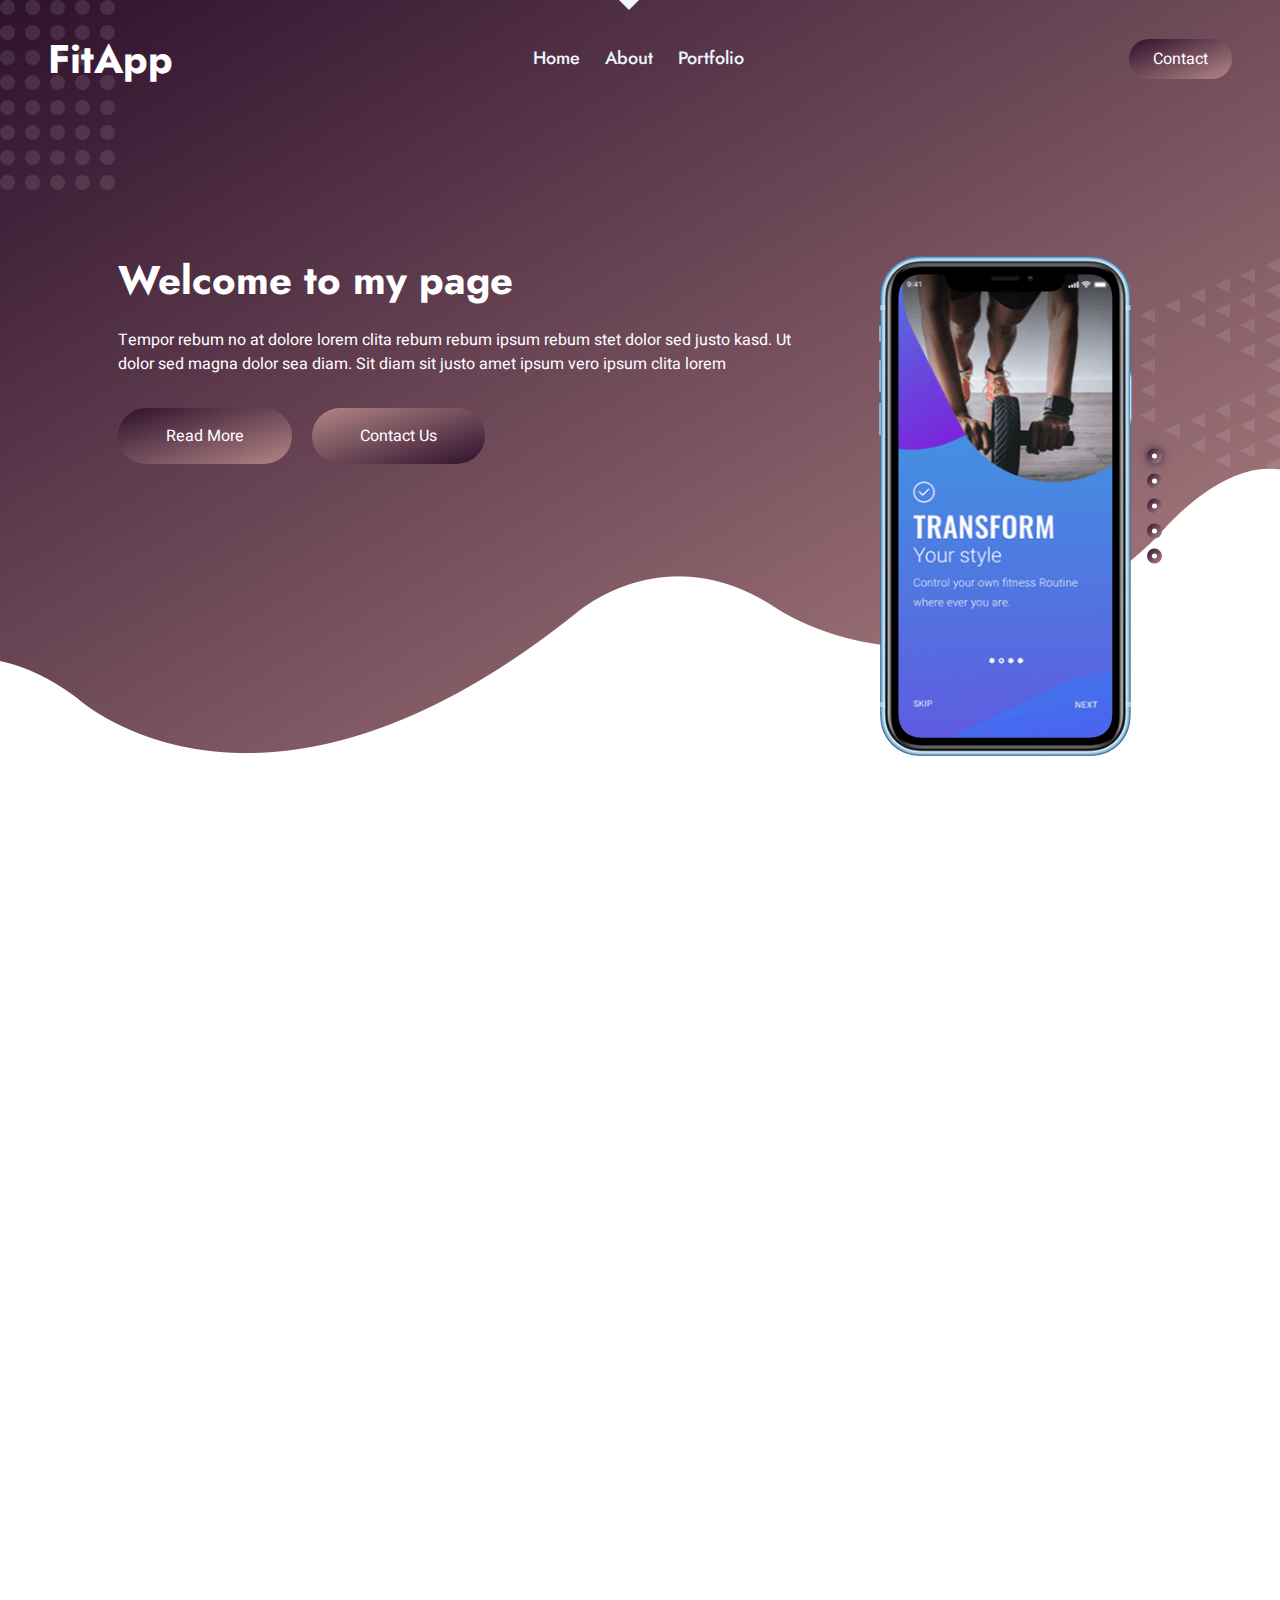
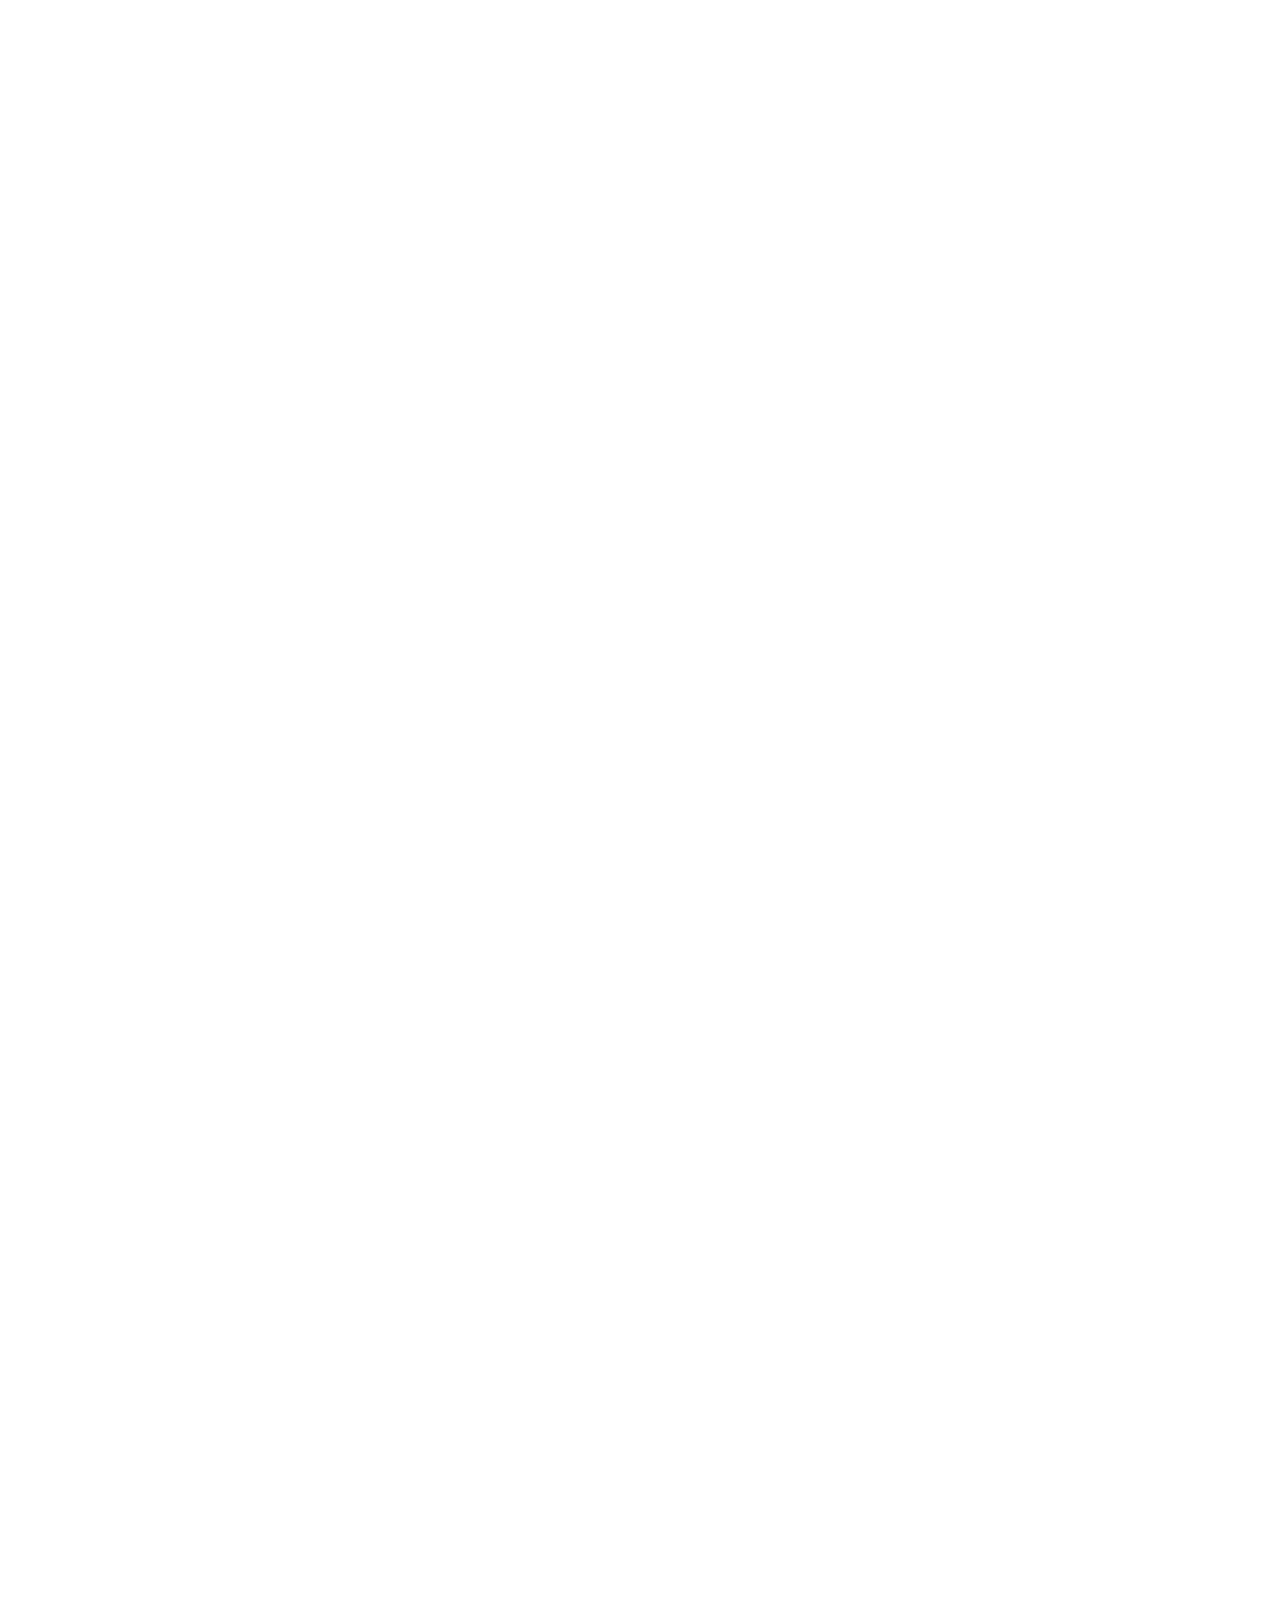
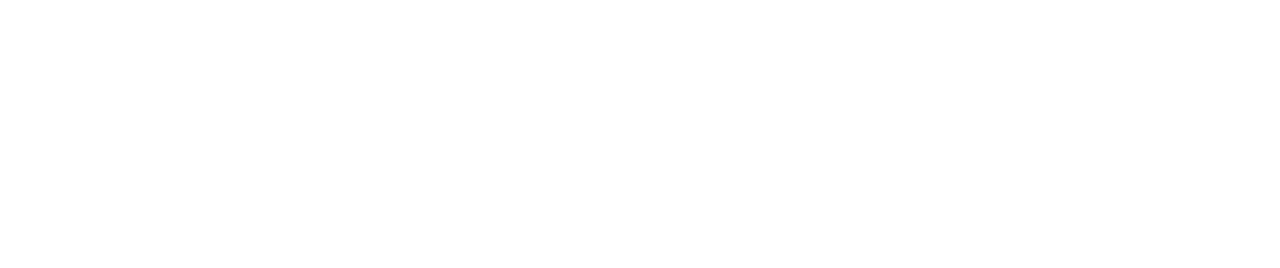
==== about.html @ 751820da "Initial commit" ====
<!DOCTYPE html>
<html lang="en">
    <head>
        <meta charset="utf-8" />
        <title>FitApp - Mobile App HTML Template</title>
        <meta content="width=device-width, initial-scale=1.0" name="viewport" />
        <meta content="" name="keywords" />
        <meta content="" name="description" />

        <!-- Favicon -->
        <link href="img/favicon.ico" rel="icon" />

        <!-- Google Web Fonts -->
        <link rel="preconnect" href="https://fonts.googleapis.com" />
        <link rel="preconnect" href="https://fonts.gstatic.com" crossorigin />
        <link
            href="https://fonts.googleapis.com/css2?family=Heebo:wght@400;500&family=Jost:wght@500;600;700&display=swap"
            rel="stylesheet"
        />

        <!-- Icon Font Stylesheet -->
        <link
            href="https://cdnjs.cloudflare.com/ajax/libs/font-awesome/5.10.0/css/all.min.css"
            rel="stylesheet"
        />
        <link
            href="https://cdn.jsdelivr.net/npm/bootstrap-icons@1.4.1/font/bootstrap-icons.css"
            rel="stylesheet"
        />

        <!-- Libraries Stylesheet -->
        <link href="lib/animate/animate.min.css" rel="stylesheet" />
        <link
            href="lib/owlcarousel/assets/owl.carousel.min.css"
            rel="stylesheet"
        />

        <!-- Customized Bootstrap Stylesheet -->
        <link href="css/bootstrap.min.css" rel="stylesheet" />

        <!-- Template Stylesheet -->
        <link href="css/style.css" rel="stylesheet" />
    </head>

    <body data-bs-spy="scroll" data-bs-target=".navbar" data-bs-offset="51">
        <div class="container-xxl bg-white p-0">
            <!-- Spinner Start -->
            <div
                id="spinner"
                class="show bg-white position-fixed translate-middle w-100 vh-100 top-50 start-50 d-flex align-items-center justify-content-center"
            >
                <div
                    class="spinner-grow text-primary"
                    style="width: 3rem; height: 3rem"
                    role="status"
                >
                    <span class="sr-only">Loading...</span>
                </div>
            </div>
            <!-- Spinner End -->

            <!-- Navbar & Hero Start -->
            <div class="container-xxl position-relative p-0" id="home">
                <nav
                    class="navbar navbar-expand-lg navbar-light px-4 px-lg-5 py-3 py-lg-0"
                >
                    <a href="" class="navbar-brand p-0">
                        <h1 class="m-0">FitApp</h1>
                        <!-- <img src="img/logo.png" alt="Logo"> -->
                    </a>
                    <button
                        class="navbar-toggler"
                        type="button"
                        data-bs-toggle="collapse"
                        data-bs-target="#navbarCollapse"
                    >
                        <span class="fa fa-bars"></span>
                    </button>
                    <div class="collapse navbar-collapse" id="navbarCollapse">
                        <div class="navbar-nav mx-auto py-0">
                            <a href="index.html" class="nav-item nav-link"
                                >Home</a
                            >
                            <a href="#" class="nav-item nav-link active"
                                >About</a
                            >

                            <a href="./portfolio.html" class="nav-item nav-link"
                                >Portfolio</a
                            >
                        </div>
                        <a
                            href="./contact.html"
                            class="btn btn-primary-gradient rounded-pill py-2 px-4 ms-3 d-none d-lg-block"
                            >Contact</a
                        >
                    </div>
                </nav>

                <div class="container-xxl bg-primary hero-header">
                    <div class="container px-lg-5">
                        <div class="row g-5">
                            <div class="col-lg-8 text-center text-lg-start">
                                <h1
                                    class="text-white mb-4 animated slideInDown"
                                >
                                    Welcome to my page
                                </h1>
                                <p class="text-white pb-3 animated slideInDown">
                                    Tempor rebum no at dolore lorem clita rebum
                                    rebum ipsum rebum stet dolor sed justo kasd.
                                    Ut dolor sed magna dolor sea diam. Sit diam
                                    sit justo amet ipsum vero ipsum clita lorem
                                </p>
                                <a
                                    href=""
                                    class="btn btn-primary-gradient py-sm-3 px-4 px-sm-5 rounded-pill me-3 animated slideInLeft"
                                    >Read More</a
                                >
                                <a
                                    href=""
                                    class="btn btn-secondary-gradient py-sm-3 px-4 px-sm-5 rounded-pill animated slideInRight"
                                    >Contact Us</a
                                >
                            </div>
                            <div
                                class="col-lg-4 d-flex justify-content-center justify-content-lg-end wow fadeInUp"
                                data-wow-delay="0.3s"
                            >
                                <div class="owl-carousel screenshot-carousel">
                                    <img
                                        class="img-fluid"
                                        src="img/screenshot-1.png"
                                        alt=""
                                    />
                                    <img
                                        class="img-fluid"
                                        src="img/screenshot-2.png"
                                        alt=""
                                    />
                                    <img
                                        class="img-fluid"
                                        src="img/screenshot-3.png"
                                        alt=""
                                    />
                                    <img
                                        class="img-fluid"
                                        src="img/screenshot-4.png"
                                        alt=""
                                    />
                                    <img
                                        class="img-fluid"
                                        src="img/screenshot-5.png"
                                        alt=""
                                    />
                                </div>
                            </div>
                        </div>
                    </div>
                </div>
            </div>
            <!-- Navbar & Hero End -->

            <!-- About Start -->
            <div class="container-xxl py-5" id="about">
                <div class="container py-5 px-lg-5">
                    <div class="row g-5 align-items-center">
                        <div
                            class="col-lg-6 wow fadeInUp"
                            data-wow-delay="0.1s"
                        >
                            <h5 class="text-primary-gradient fw-medium">
                                About App
                            </h5>
                            <h1 class="mb-4">#1 App For Your Fitness</h1>
                            <p class="mb-4">
                                Diam dolor diam ipsum et tempor sit. Aliqu diam
                                amet diam et eos labore. Clita erat ipsum et
                                lorem et sit, sed stet no labore lorem sit clita
                                duo justo eirmod magna dolore erat amet
                            </p>
                            <div class="row g-4 mb-4">
                                <div
                                    class="col-sm-6 wow fadeIn"
                                    data-wow-delay="0.5s"
                                >
                                    <div class="d-flex">
                                        <i
                                            class="fa fa-cogs fa-2x text-primary-gradient flex-shrink-0 mt-1"
                                        ></i>
                                        <div class="ms-3">
                                            <h2
                                                class="mb-0"
                                                data-toggle="counter-up"
                                            >
                                                1234
                                            </h2>
                                            <p
                                                class="text-primary-gradient mb-0"
                                            >
                                                Active Install
                                            </p>
                                        </div>
                                    </div>
                                </div>
                                <div
                                    class="col-sm-6 wow fadeIn"
                                    data-wow-delay="0.7s"
                                >
                                    <div class="d-flex">
                                        <i
                                            class="fa fa-comments fa-2x text-secondary-gradient flex-shrink-0 mt-1"
                                        ></i>
                                        <div class="ms-3">
                                            <h2
                                                class="mb-0"
                                                data-toggle="counter-up"
                                            >
                                                1234
                                            </h2>
                                            <p
                                                class="text-secondary-gradient mb-0"
                                            >
                                                Clients Reviews
                                            </p>
                                        </div>
                                    </div>
                                </div>
                            </div>
                            <a
                                href=""
                                class="btn btn-primary-gradient py-sm-3 px-4 px-sm-5 rounded-pill mt-3"
                                >Read More</a
                            >
                        </div>
                        <div class="col-lg-6">
                            <img
                                class="img-fluid wow fadeInUp"
                                data-wow-delay="0.5s"
                                src="img/about.png"
                            />
                        </div>
                    </div>
                </div>
            </div>
            <!-- About End -->

            <!-- Pricing Start -->
            <div class="container-xxl py-5" id="pricing">
                <div class="container py-5 px-lg-5">
                    <div class="text-center wow fadeInUp" data-wow-delay="0.1s">
                        <h5 class="text-primary-gradient fw-medium">
                            Pricing Plan
                        </h5>
                        <h1 class="mb-5">Choose Your Plan</h1>
                    </div>
                    <div
                        class="tab-class text-center pricing wow fadeInUp"
                        data-wow-delay="0.1s"
                    >
                        <ul
                            class="nav nav-pills d-inline-flex justify-content-center bg-primary-gradient rounded-pill mb-5"
                        >
                            <li class="nav-item">
                                <button
                                    class="nav-link active"
                                    data-bs-toggle="pill"
                                    href="#tab-1"
                                >
                                    Monthly
                                </button>
                            </li>
                            <li class="nav-item">
                                <button
                                    class="nav-link"
                                    data-bs-toggle="pill"
                                    href="#tab-2"
                                >
                                    Yearly
                                </button>
                            </li>
                        </ul>
                        <div class="tab-content text-start">
                            <div
                                id="tab-1"
                                class="tab-pane fade show p-0 active"
                            >
                                <div class="row g-4">
                                    <div class="col-lg-4">
                                        <div class="bg-light rounded">
                                            <div class="border-bottom p-4 mb-4">
                                                <h4
                                                    class="text-primary-gradient mb-1"
                                                >
                                                    Starter Plan
                                                </h4>
                                                <span
                                                    >Powerful & Awesome
                                                    Features</span
                                                >
                                            </div>
                                            <div class="p-4 pt-0">
                                                <h1 class="mb-3">
                                                    <small
                                                        class="align-top"
                                                        style="
                                                            font-size: 22px;
                                                            line-height: 45px;
                                                        "
                                                        >$</small
                                                    >14.99<small
                                                        class="align-bottom"
                                                        style="
                                                            font-size: 16px;
                                                            line-height: 40px;
                                                        "
                                                        >/ Month</small
                                                    >
                                                </h1>
                                                <div
                                                    class="d-flex justify-content-between mb-3"
                                                >
                                                    <span>HTML5 & CSS3</span
                                                    ><i
                                                        class="fa fa-check text-primary-gradient pt-1"
                                                    ></i>
                                                </div>
                                                <div
                                                    class="d-flex justify-content-between mb-3"
                                                >
                                                    <span>Bootstrap v5</span
                                                    ><i
                                                        class="fa fa-check text-primary-gradient pt-1"
                                                    ></i>
                                                </div>
                                                <div
                                                    class="d-flex justify-content-between mb-3"
                                                >
                                                    <span
                                                        >Responsive Layout</span
                                                    ><i
                                                        class="fa fa-check text-primary-gradient pt-1"
                                                    ></i>
                                                </div>
                                                <div
                                                    class="d-flex justify-content-between mb-2"
                                                >
                                                    <span
                                                        >Cross-browser
                                                        Support</span
                                                    ><i
                                                        class="fa fa-check text-primary-gradient pt-1"
                                                    ></i>
                                                </div>
                                                <a
                                                    href=""
                                                    class="btn btn-primary-gradient rounded-pill py-2 px-4 mt-4"
                                                    >Get Started</a
                                                >
                                            </div>
                                        </div>
                                    </div>
                                    <div class="col-lg-4">
                                        <div class="bg-light rounded border">
                                            <div class="border-bottom p-4 mb-4">
                                                <h4
                                                    class="text-primary-gradient mb-1"
                                                >
                                                    Advance Plan
                                                </h4>
                                                <span
                                                    >Powerful & Awesome
                                                    Features</span
                                                >
                                            </div>
                                            <div class="p-4 pt-0">
                                                <h1 class="mb-3">
                                                    <small
                                                        class="align-top"
                                                        style="
                                                            font-size: 22px;
                                                            line-height: 45px;
                                                        "
                                                        >$</small
                                                    >24.99<small
                                                        class="align-bottom"
                                                        style="
                                                            font-size: 16px;
                                                            line-height: 40px;
                                                        "
                                                        >/ Month</small
                                                    >
                                                </h1>
                                                <div
                                                    class="d-flex justify-content-between mb-3"
                                                >
                                                    <span>HTML5 & CSS3</span
                                                    ><i
                                                        class="fa fa-check text-primary-gradient pt-1"
                                                    ></i>
                                                </div>
                                                <div
                                                    class="d-flex justify-content-between mb-3"
                                                >
                                                    <span>Bootstrap v5</span
                                                    ><i
                                                        class="fa fa-check text-primary-gradient pt-1"
                                                    ></i>
                                                </div>
                                                <div
                                                    class="d-flex justify-content-between mb-3"
                                                >
                                                    <span
                                                        >Responsive Layout</span
                                                    ><i
                                                        class="fa fa-check text-primary-gradient pt-1"
                                                    ></i>
                                                </div>
                                                <div
                                                    class="d-flex justify-content-between mb-2"
                                                >
                                                    <span
                                                        >Cross-browser
                                                        Support</span
                                                    ><i
                                                        class="fa fa-check text-primary-gradient pt-1"
                                                    ></i>
                                                </div>
                                                <a
                                                    href=""
                                                    class="btn btn-secondary-gradient rounded-pill py-2 px-4 mt-4"
                                                    >Get Started</a
                                                >
                                            </div>
                                        </div>
                                    </div>
                                    <div class="col-lg-4">
                                        <div class="bg-light rounded">
                                            <div class="border-bottom p-4 mb-4">
                                                <h4
                                                    class="text-primary-gradient mb-1"
                                                >
                                                    Premium Plan
                                                </h4>
                                                <span
                                                    >Powerful & Awesome
                                                    Features</span
                                                >
                                            </div>
                                            <div class="p-4 pt-0">
                                                <h1 class="mb-3">
                                                    <small
                                                        class="align-top"
                                                        style="
                                                            font-size: 22px;
                                                            line-height: 45px;
                                                        "
                                                        >$</small
                                                    >34.99<small
                                                        class="align-bottom"
                                                        style="
                                                            font-size: 16px;
                                                            line-height: 40px;
                                                        "
                                                        >/ Month</small
                                                    >
                                                </h1>
                                                <div
                                                    class="d-flex justify-content-between mb-3"
                                                >
                                                    <span>HTML5 & CSS3</span
                                                    ><i
                                                        class="fa fa-check text-primary-gradient pt-1"
                                                    ></i>
                                                </div>
                                                <div
                                                    class="d-flex justify-content-between mb-3"
                                                >
                                                    <span>Bootstrap v5</span
                                                    ><i
                                                        class="fa fa-check text-primary-gradient pt-1"
                                                    ></i>
                                                </div>
                                                <div
                                                    class="d-flex justify-content-between mb-3"
                                                >
                                                    <span
                                                        >Responsive Layout</span
                                                    ><i
                                                        class="fa fa-check text-primary-gradient pt-1"
                                                    ></i>
                                                </div>
                                                <div
                                                    class="d-flex justify-content-between mb-2"
                                                >
                                                    <span
                                                        >Cross-browser
                                                        Support</span
                                                    ><i
                                                        class="fa fa-check text-primary-gradient pt-1"
                                                    ></i>
                                                </div>
                                                <a
                                                    href=""
                                                    class="btn btn-primary-gradient rounded-pill py-2 px-4 mt-4"
                                                    >Get Started</a
                                                >
                                            </div>
                                        </div>
                                    </div>
                                </div>
                            </div>
                            <div id="tab-2" class="tab-pane fade p-0">
                                <div class="row g-4">
                                    <div class="col-lg-4">
                                        <div class="bg-light rounded">
                                            <div class="border-bottom p-4 mb-4">
                                                <h4
                                                    class="text-primary-gradient mb-1"
                                                >
                                                    Starter Plan
                                                </h4>
                                                <span
                                                    >Powerful & Awesome
                                                    Features</span
                                                >
                                            </div>
                                            <div class="p-4 pt-0">
                                                <h1 class="mb-3">
                                                    <small
                                                        class="align-top"
                                                        style="
                                                            font-size: 22px;
                                                            line-height: 45px;
                                                        "
                                                        >$</small
                                                    >114.99<small
                                                        class="align-bottom"
                                                        style="
                                                            font-size: 16px;
                                                            line-height: 40px;
                                                        "
                                                        >/ Yearly</small
                                                    >
                                                </h1>
                                                <div
                                                    class="d-flex justify-content-between mb-3"
                                                >
                                                    <span>HTML5 & CSS3</span
                                                    ><i
                                                        class="fa fa-check text-primary-gradient pt-1"
                                                    ></i>
                                                </div>
                                                <div
                                                    class="d-flex justify-content-between mb-3"
                                                >
                                                    <span>Bootstrap v5</span
                                                    ><i
                                                        class="fa fa-check text-primary-gradient pt-1"
                                                    ></i>
                                                </div>
                                                <div
                                                    class="d-flex justify-content-between mb-3"
                                                >
                                                    <span
                                                        >Responsive Layout</span
                                                    ><i
                                                        class="fa fa-check text-primary-gradient pt-1"
                                                    ></i>
                                                </div>
                                                <div
                                                    class="d-flex justify-content-between mb-2"
                                                >
                                                    <span
                                                        >Cross-browser
                                                        Support</span
                                                    ><i
                                                        class="fa fa-check text-primary-gradient pt-1"
                                                    ></i>
                                                </div>
                                                <a
                                                    href=""
                                                    class="btn btn-primary-gradient rounded-pill py-2 px-4 mt-4"
                                                    >Get Started</a
                                                >
                                            </div>
                                        </div>
                                    </div>
                                    <div class="col-lg-4">
                                        <div class="bg-light rounded border">
                                            <div class="border-bottom p-4 mb-4">
                                                <h4
                                                    class="text-primary-gradient mb-1"
                                                >
                                                    Advance Plan
                                                </h4>
                                                <span
                                                    >Powerful & Awesome
                                                    Features</span
                                                >
                                            </div>
                                            <div class="p-4 pt-0">
                                                <h1 class="mb-3">
                                                    <small
                                                        class="align-top"
                                                        style="
                                                            font-size: 22px;
                                                            line-height: 45px;
                                                        "
                                                        >$</small
                                                    >124.99<small
                                                        class="align-bottom"
                                                        style="
                                                            font-size: 16px;
                                                            line-height: 40px;
                                                        "
                                                        >/ Yearly</small
                                                    >
                                                </h1>
                                                <div
                                                    class="d-flex justify-content-between mb-3"
                                                >
                                                    <span>HTML5 & CSS3</span
                                                    ><i
                                                        class="fa fa-check text-primary-gradient pt-1"
                                                    ></i>
                                                </div>
                                                <div
                                                    class="d-flex justify-content-between mb-3"
                                                >
                                                    <span>Bootstrap v5</span
                                                    ><i
                                                        class="fa fa-check text-primary-gradient pt-1"
                                                    ></i>
                                                </div>
                                                <div
                                                    class="d-flex justify-content-between mb-3"
                                                >
                                                    <span
                                                        >Responsive Layout</span
                                                    ><i
                                                        class="fa fa-check text-primary-gradient pt-1"
                                                    ></i>
                                                </div>
                                                <div
                                                    class="d-flex justify-content-between mb-2"
                                                >
                                                    <span
                                                        >Cross-browser
                                                        Support</span
                                                    ><i
                                                        class="fa fa-check text-primary-gradient pt-1"
                                                    ></i>
                                                </div>
                                                <a
                                                    href=""
                                                    class="btn btn-primary-gradient rounded-pill py-2 px-4 mt-4"
                                                    >Get Started</a
                                                >
                                            </div>
                                        </div>
                                    </div>
                                    <div class="col-lg-4">
                                        <div class="bg-light rounded">
                                            <div class="border-bottom p-4 mb-4">
                                                <h4
                                                    class="text-primary-gradient mb-1"
                                                >
                                                    Premium Plan
                                                </h4>
                                                <span
                                                    >Powerful & Awesome
                                                    Features</span
                                                >
                                            </div>
                                            <div class="p-4 pt-0">
                                                <h1 class="mb-3">
                                                    <small
                                                        class="align-top"
                                                        style="
                                                            font-size: 22px;
                                                            line-height: 45px;
                                                        "
                                                        >$</small
                                                    >134.99<small
                                                        class="align-bottom"
                                                        style="
                                                            font-size: 16px;
                                                            line-height: 40px;
                                                        "
                                                        >/ Yearly</small
                                                    >
                                                </h1>
                                                <div
                                                    class="d-flex justify-content-between mb-3"
                                                >
                                                    <span>HTML5 & CSS3</span
                                                    ><i
                                                        class="fa fa-check text-primary-gradient pt-1"
                                                    ></i>
                                                </div>
                                                <div
                                                    class="d-flex justify-content-between mb-3"
                                                >
                                                    <span>Bootstrap v5</span
                                                    ><i
                                                        class="fa fa-check text-primary-gradient pt-1"
                                                    ></i>
                                                </div>
                                                <div
                                                    class="d-flex justify-content-between mb-3"
                                                >
                                                    <span
                                                        >Responsive Layout</span
                                                    ><i
                                                        class="fa fa-check text-primary-gradient pt-1"
                                                    ></i>
                                                </div>
                                                <div
                                                    class="d-flex justify-content-between mb-2"
                                                >
                                                    <span
                                                        >Cross-browser
                                                        Support</span
                                                    ><i
                                                        class="fa fa-check text-primary-gradient pt-1"
                                                    ></i>
                                                </div>
                                                <a
                                                    href=""
                                                    class="btn btn-primary-gradient rounded-pill py-2 px-4 mt-4"
                                                    >Get Started</a
                                                >
                                            </div>
                                        </div>
                                    </div>
                                </div>
                            </div>
                        </div>
                    </div>
                </div>
            </div>
            <!-- Pricing End -->

            <!-- Testimonial Start -->
            <div class="container-xxl py-5" id="review">
                <div class="container py-5 px-lg-5">
                    <div class="text-center wow fadeInUp" data-wow-delay="0.1s">
                        <h5 class="text-primary-gradient fw-medium">
                            Testimonial
                        </h5>
                        <h1 class="mb-5">What Say Our Clients!</h1>
                    </div>
                    <div
                        class="owl-carousel testimonial-carousel wow fadeInUp"
                        data-wow-delay="0.1s"
                    >
                        <div class="testimonial-item rounded p-4">
                            <div class="d-flex align-items-center mb-4">
                                <img
                                    class="img-fluid bg-white rounded flex-shrink-0 p-1"
                                    src="img/testimonial-1.jpg"
                                    style="width: 85px; height: 85px"
                                />
                                <div class="ms-4">
                                    <h5 class="mb-1">Client Name</h5>
                                    <p class="mb-1">Profession</p>
                                    <div>
                                        <small
                                            class="fa fa-star text-warning"
                                        ></small>
                                        <small
                                            class="fa fa-star text-warning"
                                        ></small>
                                        <small
                                            class="fa fa-star text-warning"
                                        ></small>
                                        <small
                                            class="fa fa-star text-warning"
                                        ></small>
                                        <small
                                            class="fa fa-star text-warning"
                                        ></small>
                                    </div>
                                </div>
                            </div>
                            <p class="mb-0">
                                Tempor erat elitr rebum at clita. Diam dolor
                                diam ipsum sit diam amet diam et eos. Clita erat
                                ipsum et lorem et sit.
                            </p>
                        </div>
                        <div class="testimonial-item rounded p-4">
                            <div class="d-flex align-items-center mb-4">
                                <img
                                    class="img-fluid bg-white rounded flex-shrink-0 p-1"
                                    src="img/testimonial-2.jpg"
                                    style="width: 85px; height: 85px"
                                />
                                <div class="ms-4">
                                    <h5 class="mb-1">Client Name</h5>
                                    <p class="mb-1">Profession</p>
                                    <div>
                                        <small
                                            class="fa fa-star text-warning"
                                        ></small>
                                        <small
                                            class="fa fa-star text-warning"
                                        ></small>
                                        <small
                                            class="fa fa-star text-warning"
                                        ></small>
                                        <small
                                            class="fa fa-star text-warning"
                                        ></small>
                                        <small
                                            class="fa fa-star text-warning"
                                        ></small>
                                    </div>
                                </div>
                            </div>
                            <p class="mb-0">
                                Tempor erat elitr rebum at clita. Diam dolor
                                diam ipsum sit diam amet diam et eos. Clita erat
                                ipsum et lorem et sit.
                            </p>
                        </div>
                        <div class="testimonial-item rounded p-4">
                            <div class="d-flex align-items-center mb-4">
                                <img
                                    class="img-fluid bg-white rounded flex-shrink-0 p-1"
                                    src="img/testimonial-3.jpg"
                                    style="width: 85px; height: 85px"
                                />
                                <div class="ms-4">
                                    <h5 class="mb-1">Client Name</h5>
                                    <p class="mb-1">Profession</p>
                                    <div>
                                        <small
                                            class="fa fa-star text-warning"
                                        ></small>
                                        <small
                                            class="fa fa-star text-warning"
                                        ></small>
                                        <small
                                            class="fa fa-star text-warning"
                                        ></small>
                                        <small
                                            class="fa fa-star text-warning"
                                        ></small>
                                        <small
                                            class="fa fa-star text-warning"
                                        ></small>
                                    </div>
                                </div>
                            </div>
                            <p class="mb-0">
                                Tempor erat elitr rebum at clita. Diam dolor
                                diam ipsum sit diam amet diam et eos. Clita erat
                                ipsum et lorem et sit.
                            </p>
                        </div>
                        <div class="testimonial-item rounded p-4">
                            <div class="d-flex align-items-center mb-4">
                                <img
                                    class="img-fluid bg-white rounded flex-shrink-0 p-1"
                                    src="img/testimonial-4.jpg"
                                    style="width: 85px; height: 85px"
                                />
                                <div class="ms-4">
                                    <h5 class="mb-1">Client Name</h5>
                                    <p class="mb-1">Profession</p>
                                    <div>
                                        <small
                                            class="fa fa-star text-warning"
                                        ></small>
                                        <small
                                            class="fa fa-star text-warning"
                                        ></small>
                                        <small
                                            class="fa fa-star text-warning"
                                        ></small>
                                        <small
                                            class="fa fa-star text-warning"
                                        ></small>
                                        <small
                                            class="fa fa-star text-warning"
                                        ></small>
                                    </div>
                                </div>
                            </div>
                            <p class="mb-0">
                                Tempor erat elitr rebum at clita. Diam dolor
                                diam ipsum sit diam amet diam et eos. Clita erat
                                ipsum et lorem et sit.
                            </p>
                        </div>
                    </div>
                </div>
            </div>
            <!-- Testimonial End -->

            <!-- Footer Start -->
            <div
                class="container-fluid bg-primary text-light footer wow fadeIn"
                data-wow-delay="0.1s"
            >
                <div class="container py-5 px-lg-5">
                    <div class="row g-5">
                        <div class="col-md-12 col-lg-12">
                            <h4 class="text-white mb-4">Address</h4>
                            <div class="d-flex gap-4">
                                <p>
                                    <i class="fa fa-map-marker-alt me-3"></i>
                                    Lagos, Nigeria
                                </p>
                                <p>
                                    <i class="fa fa-phone-alt me-3"></i>+234
                                    8169129560
                                </p>
                                <p>
                                    <i class="fa fa-envelope me-3"></i
                                    >edoziemagdalene@gmail.com
                                </p>
                            </div>

                            <div class="d-flex pt-2 gap-3">
                                <a
                                    class="btn btn-outline-light btn-social"
                                    href=""
                                    ><i class="fab fa-twitter"></i
                                ></a>
                                <a
                                    class="btn btn-outline-light btn-social"
                                    href=""
                                    ><i class="fab fa-facebook-f"></i
                                ></a>
                                <a
                                    class="btn btn-outline-light btn-social"
                                    href=""
                                    ><i class="fab fa-instagram"></i
                                ></a>
                                <a
                                    class="btn btn-outline-light btn-social"
                                    href=""
                                    ><i class="fab fa-linkedin-in"></i
                                ></a>
                            </div>
                        </div>
                    </div>
                </div>
                <div class="container px-lg-5">
                    <div class="copyright">
                        <div class="row">
                            <div
                                class="col-md-6 text-center text-md-start mb-3 mb-md-0"
                            >
                                &copy;
                                <a class="border-bottom" href="#"
                                    >Hertechtrail cohort 7 project.</a
                                >

                                <!--/*** This template is free as long as you keep the footer author’s credit link/attribution link/backlink. If you'd like to use the template without the footer author’s credit link/attribution link/backlink, you can purchase the Credit Removal License from "https://htmlcodex.com/credit-removal". Thank you for your support. ***/-->
                                Designed By
                                <a
                                    class="border-bottom"
                                    href="https://htmlcodex.com"
                                    >Maggy.</a
                                >
                            </div>
                            <div class="col-md-6 text-center text-md-end">
                                <div class="footer-menu">
                                    <a href="">Home</a>
                                </div>
                            </div>
                        </div>
                    </div>
                </div>
            </div>
            <!-- Footer End -->

            <!-- Back to Top -->
            <a href="#" class="btn btn-lg btn-lg-square back-to-top pt-2"
                ><i class="bi bi-arrow-up text-white"></i
            ></a>
        </div>

        <!-- JavaScript Libraries -->
        <script src="https://code.jquery.com/jquery-3.4.1.min.js"></script>
        <script src="https://cdn.jsdelivr.net/npm/bootstrap@5.0.0/dist/js/bootstrap.bundle.min.js"></script>
        <script src="lib/wow/wow.min.js"></script>
        <script src="lib/easing/easing.min.js"></script>
        <script src="lib/waypoints/waypoints.min.js"></script>
        <script src="lib/counterup/counterup.min.js"></script>
        <script src="lib/owlcarousel/owl.carousel.min.js"></script>

        <!-- Template Javascript -->
        <script src="js/main.js"></script>
    </body>
</html>
---- css/style.css ----
/********** Template CSS **********/
:root {
    --primary: #2e112d;
    --secondary: rgb(180, 134, 134);
    --light: #f0f6ff;
    --dark: #262b47;
}

/*** Spinner ***/
#spinner {
    opacity: 0;
    visibility: hidden;
    transition: opacity 0.5s ease-out, visibility 0s linear 0.5s;
    z-index: 99999;
}

#spinner.show {
    transition: opacity 0.5s ease-out, visibility 0s linear 0s;
    visibility: visible;
    opacity: 1;
}

/*** Heading ***/
h1,
h2,
.fw-bold {
    font-weight: 700 !important;
}

h3,
h4,
.fw-semi-bold {
    font-weight: 600 !important;
}

h5,
h6,
.fw-medium {
    font-weight: 500 !important;
}

/*** Gradient Text & BG ***/
.text-primary-gradient {
    background: linear-gradient(
        to bottom right,
        var(--primary),
        var(--secondary)
    );
    -webkit-background-clip: text;
    -webkit-text-fill-color: transparent;
}

.text-secondary-gradient {
    background: linear-gradient(
        to bottom right,
        var(--secondary),
        var(--primary)
    );
    -webkit-background-clip: text;
    -webkit-text-fill-color: transparent;
}

.bg-primary-gradient {
    background: linear-gradient(
        to bottom right,
        var(--primary),
        var(--secondary)
    );
}

.bg-secondary-gradient {
    background: linear-gradient(
        to bottom right,
        var(--secondary),
        var(--primary)
    );
}

/*** Button ***/
.btn {
    transition: 0.5s;
}

.btn.btn-primary-gradient,
.btn.btn-secondary-gradient {
    position: relative;
    overflow: hidden;
    border: none;
    color: #ffffff;
    z-index: 1;
}

.btn.btn-primary-gradient::after,
.btn.btn-secondary-gradient::after {
    position: absolute;
    content: '';
    top: 0;
    left: 0;
    width: 100%;
    height: 100%;
    transition: 0.5s;
    z-index: -1;
    opacity: 0;
}

.btn.btn-primary-gradient,
.btn.btn-secondary-gradient::after {
    background: linear-gradient(
        to bottom right,
        var(--primary),
        var(--secondary)
    );
}

.btn.btn-secondary-gradient,
.btn.btn-primary-gradient::after {
    background: linear-gradient(
        to bottom right,
        var(--secondary),
        var(--primary)
    );
}

.btn.btn-primary-gradient:hover::after,
.btn.btn-secondary-gradient:hover::after {
    opacity: 1;
}

.btn-square {
    width: 38px;
    height: 38px;
}

.btn-sm-square {
    width: 32px;
    height: 32px;
}

.btn-lg-square {
    width: 48px;
    height: 48px;
}

.btn-square,
.btn-sm-square,
.btn-lg-square {
    padding: 0;
    display: flex;
    align-items: center;
    justify-content: center;
    font-weight: normal;
    border-radius: 50px;
}

.back-to-top {
    position: fixed;
    display: none;
    right: 45px;
    bottom: 45px;
    z-index: 99;
    border: none;
    background: linear-gradient(
        to bottom right,
        var(--primary),
        var(--secondary)
    );
}

/*** Navbar ***/
.navbar-light .navbar-nav .nav-link {
    position: relative;
    margin-right: 25px;
    padding: 45px 0;
    font-family: 'Jost', sans-serif;
    font-size: 18px;
    font-weight: 500;
    color: var(--light) !important;
    outline: none;
    transition: 0.5s;
}

.navbar-light .navbar-nav .nav-link::before {
    position: absolute;
    content: '';
    width: 0;
    height: 0;
    top: -10px;
    left: 50%;
    transform: translateX(-50%);
    border: 10px solid;
    border-color: var(--light) transparent transparent transparent;
    transition: 0.5s;
}

.sticky-top.navbar-light .navbar-nav .nav-link {
    padding: 20px 0;
    color: var(--dark) !important;
}

.navbar-light .navbar-nav .nav-link:hover::before,
.navbar-light .navbar-nav .nav-link.active::before {
    top: 0;
}

.navbar-light .navbar-brand h1 {
    color: #ffffff;
}

.navbar-light .navbar-brand img {
    max-height: 60px;
    transition: 0.5s;
}

.sticky-top.navbar-light .navbar-brand img {
    max-height: 45px;
}

@media (max-width: 991.98px) {
    .sticky-top.navbar-light {
        position: relative;
        background: #ffffff;
    }

    .navbar-light .navbar-collapse {
        margin-top: 15px;
        border-top: 1px solid #dddddd;
    }

    .navbar-light .navbar-nav .nav-link,
    .sticky-top.navbar-light .navbar-nav .nav-link {
        padding: 10px 0;
        margin-left: 0;
        color: var(--dark) !important;
    }

    .navbar-light .navbar-nav .nav-link::before {
        display: none;
    }

    .navbar-light .navbar-nav .nav-link:hover,
    .navbar-light .navbar-nav .nav-link.active {
        color: var(--primary) !important;
    }

    .navbar-light .navbar-brand h1 {
        background: linear-gradient(
            to bottom right,
            var(--primary),
            var(--secondary)
        );
        -webkit-background-clip: text;
        -webkit-text-fill-color: transparent;
    }

    .navbar-light .navbar-brand img {
        max-height: 45px;
    }
}

@media (min-width: 992px) {
    .navbar-light {
        position: absolute;
        width: 100%;
        top: 0;
        left: 0;
        z-index: 999;
    }

    .sticky-top.navbar-light {
        position: fixed;
        background: #ffffff;
    }

    .sticky-top.navbar-light .navbar-nav .nav-link::before {
        border-top-color: var(--primary);
    }

    .sticky-top.navbar-light .navbar-brand h1 {
        background: linear-gradient(
            to bottom right,
            var(--primary),
            var(--secondary)
        );
        -webkit-background-clip: text;
        -webkit-text-fill-color: transparent;
    }
}

/*** Hero Header ***/
.hero-header {
    margin-bottom: 6rem;
    padding: 16rem 0 0 0;
    background: url(../img/bg-circle.png), url(../img/bg-triangle.png),
        url(../img/bg-bottom.png),
        linear-gradient(to bottom right, var(--primary), var(--secondary));
    background-position: left 0px top 0px, right 0px top 50%, center bottom;
    background-repeat: no-repeat;
}

@media (max-width: 991.98px) {
    .hero-header {
        padding: 6rem 0 9rem 0;
    }
}

/*** Feature ***/
.feature-item {
    transition: 0.5s;
}

.feature-item:hover {
    margin-top: -15px;
    box-shadow: 0 0.5rem 1.5rem rgba(0, 0, 0, 0.08);
}

/*** Pricing ***/
.pricing .nav {
    padding: 2px;
}

.pricing .nav-link {
    padding: 12px 30px;
    font-weight: 500;
    color: var(--dark);
    background: #ffffff;
}

.pricing .nav-item:first-child .nav-link {
    border-radius: 30px 0 0 30px;
}

.pricing .nav-item:last-child .nav-link {
    border-radius: 0 30px 30px 0;
}

.pricing .nav-link.active {
    color: #ffffff;
    background: linear-gradient(
        to bottom right,
        var(--primary),
        var(--secondary)
    );
}

/*** Screenshot ***/
.screenshot-carousel {
    position: relative;
    width: 253px;
    height: 500px;
    padding: 15px;
    margin-right: 30px;
}

.screenshot-carousel::before {
    position: absolute;
    content: '';
    width: 100%;
    height: 100%;
    top: 0;
    left: 0;
    background: url(../img/screenshot-frame.png) center center no-repeat;
    background-size: 253px 500px;
    z-index: 1;
}

.screenshot-carousel .owl-item img {
    position: relative;
    width: 223px;
    height: 470px;
}

.screenshot-carousel .owl-dots {
    position: absolute;
    top: 50%;
    right: -30px;
    transform: translateY(-50%);
    display: flex;
    flex-direction: column;
    align-items: center;
    justify-content: center;
}

.screenshot-carousel .owl-dot {
    position: relative;
    display: inline-block;
    margin: 5px 0;
    width: 15px;
    height: 15px;
    background: linear-gradient(
        to bottom right,
        var(--primary),
        var(--secondary)
    );
    border-radius: 15px;
    transition: 0.5s;
}

.screenshot-carousel .owl-dot::after {
    position: absolute;
    content: '';
    width: 5px;
    height: 5px;
    top: 5px;
    left: 5px;
    background: #ffffff;
    border-radius: 5px;
}

.screenshot-carousel .owl-dot.active {
    box-shadow: 0 0 10px var(--dark);
}

/*** Testimonial ***/
.testimonial-carousel .owl-item .testimonial-item,
.testimonial-carousel .owl-item .testimonial-item * {
    transition: 0.5s;
}

.testimonial-carousel .owl-item.center .testimonial-item {
    background: linear-gradient(
        to bottom right,
        var(--primary),
        var(--secondary)
    );
}

.testimonial-carousel .owl-item.center .testimonial-item h5,
.testimonial-carousel .owl-item.center .testimonial-item p {
    color: #ffffff !important;
}

.testimonial-carousel .owl-nav {
    margin-top: 30px;
    display: flex;
    justify-content: center;
}

.testimonial-carousel .owl-nav .owl-prev,
.testimonial-carousel .owl-nav .owl-next {
    margin: 0 12px;
    width: 50px;
    height: 50px;
    display: flex;
    align-items: center;
    justify-content: center;
    color: #ffffff;
    background: linear-gradient(
        to bottom right,
        var(--primary),
        var(--secondary)
    );
    border-radius: 60px;
    font-size: 18px;
    transition: 0.5s;
}

.testimonial-carousel .owl-nav .owl-prev:hover,
.testimonial-carousel .owl-nav .owl-next:hover {
    background: linear-gradient(
        to bottom right,
        var(--secondary),
        var(--primary)
    );
}

/*** Footer ***/
.footer {
    margin-top: 6rem;
    padding-top: 9rem;
    background: url(../img/bg-circle.png), url(../img/bg-triangle.png),
        url(../img/bg-top.png),
        linear-gradient(to bottom right, var(--primary), var(--secondary));
    background-position: left 0px bottom 0px, right 0px top 50%, center top;
    background-repeat: no-repeat;
}

.footer .btn.btn-social {
    margin-right: 5px;
    width: 40px;
    height: 40px;
    display: flex;
    align-items: center;
    justify-content: center;
    color: var(--light);
    border: 1px solid rgba(256, 256, 256, 0.1);
    border-radius: 40px;
    transition: 0.3s;
}

.footer .btn.btn-social:hover {
    color: var(--primary);
}

.footer .btn.btn-link {
    display: block;
    margin-bottom: 10px;
    padding: 0;
    text-align: left;
    color: var(--light);
    font-weight: normal;
    transition: 0.3s;
}

.footer .btn.btn-link::before {
    position: relative;
    content: '\f105';
    font-family: 'Font Awesome 5 Free';
    font-weight: 900;
    margin-right: 10px;
}

.footer .btn.btn-link:hover {
    letter-spacing: 1px;
    box-shadow: none;
}

.footer .copyright {
    padding: 25px 0;
    font-size: 14px;
    border-top: 1px solid rgba(256, 256, 256, 0.1);
}

.footer .copyright a {
    color: var(--light);
}

.footer .footer-menu a {
    margin-right: 15px;
    padding-right: 15px;
    border-right: 1px solid rgba(255, 255, 255, 0.1);
}

.footer .footer-menu a:last-child {
    margin-right: 0;
    padding-right: 0;
    border-right: none;
}

.input-group {
    border: 1px solid #ccc;
    border-radius: 20px;
    width: 300px;
    background-color: white;
  }
  
  .btn-outline-primary {
    background-color: transparent;
    border-color: #007bff;
    border-radius: 20px;
    color: #007bff;
    padding: 10px;
  }
  
  .btn-outline-primary:hover {
    background-color: #007bff;
    color: white;
  }
  
  i.btn {
    cursor: pointer;
  }
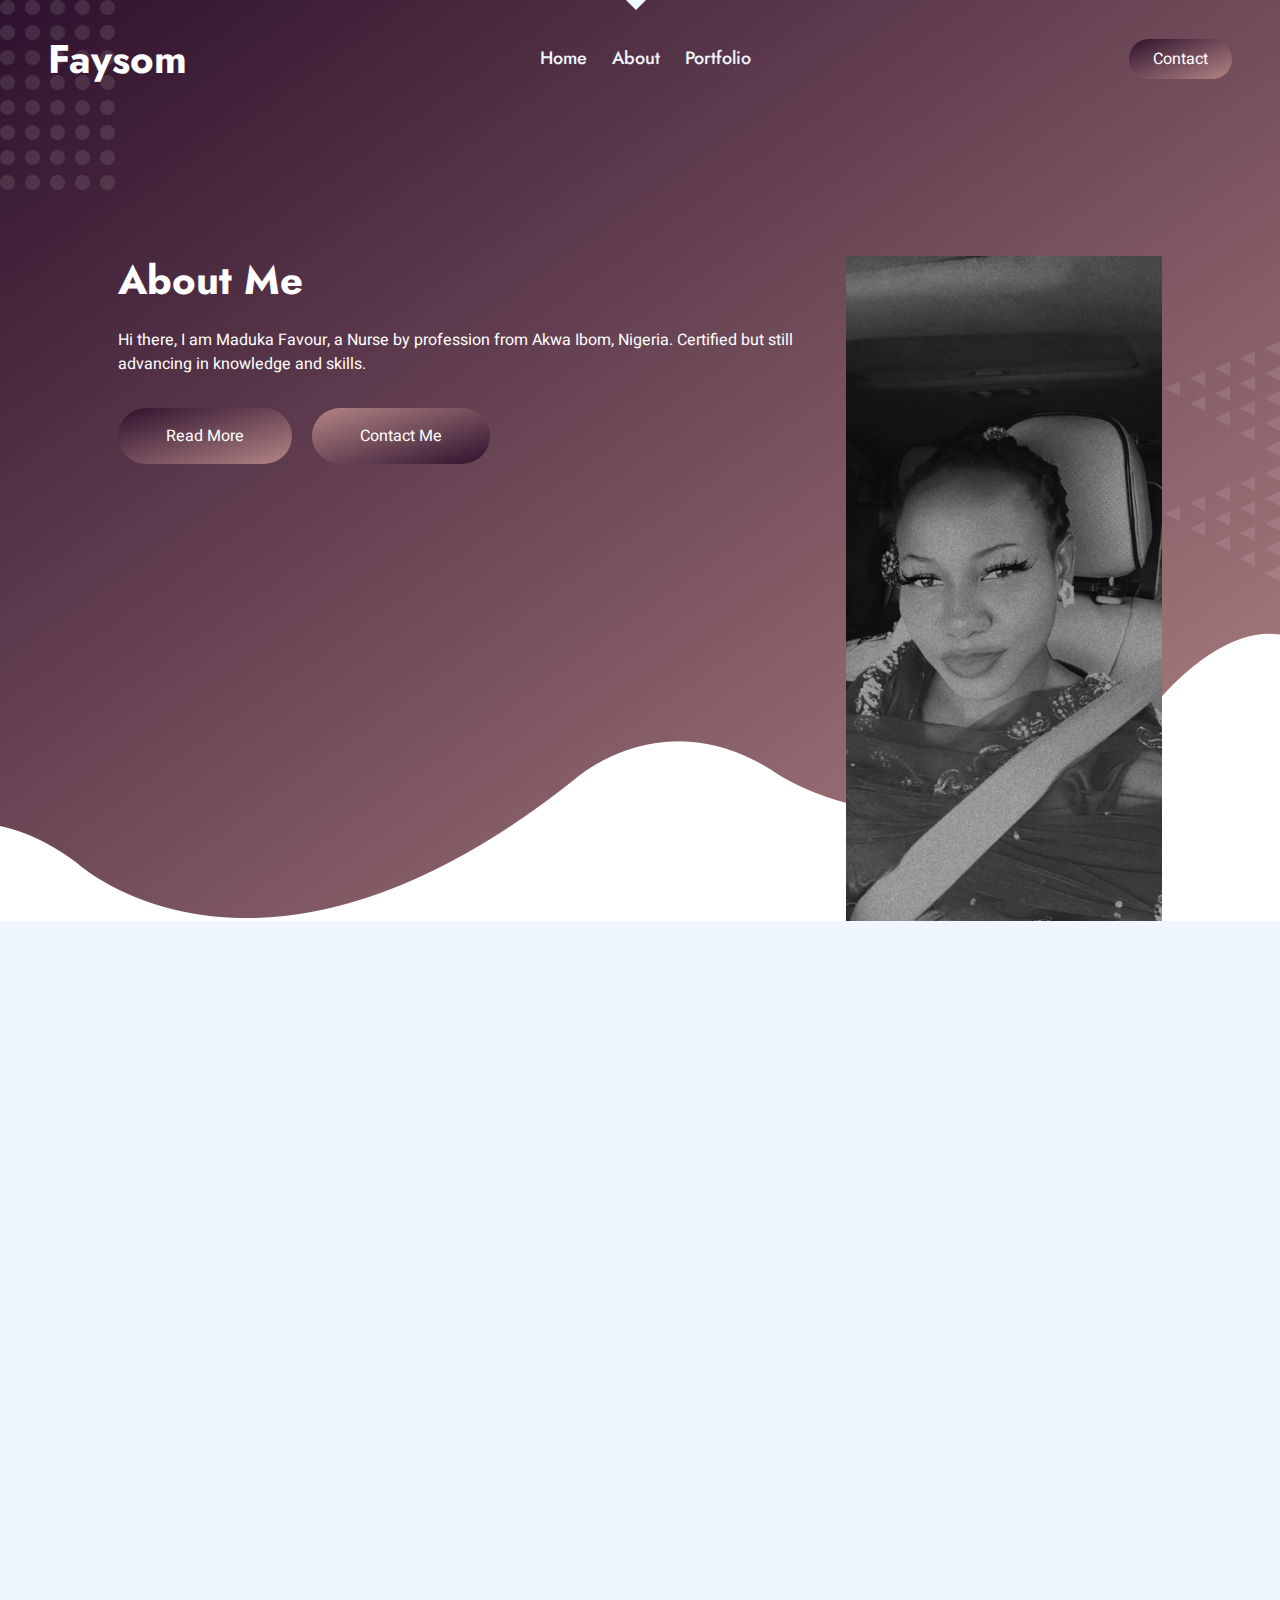
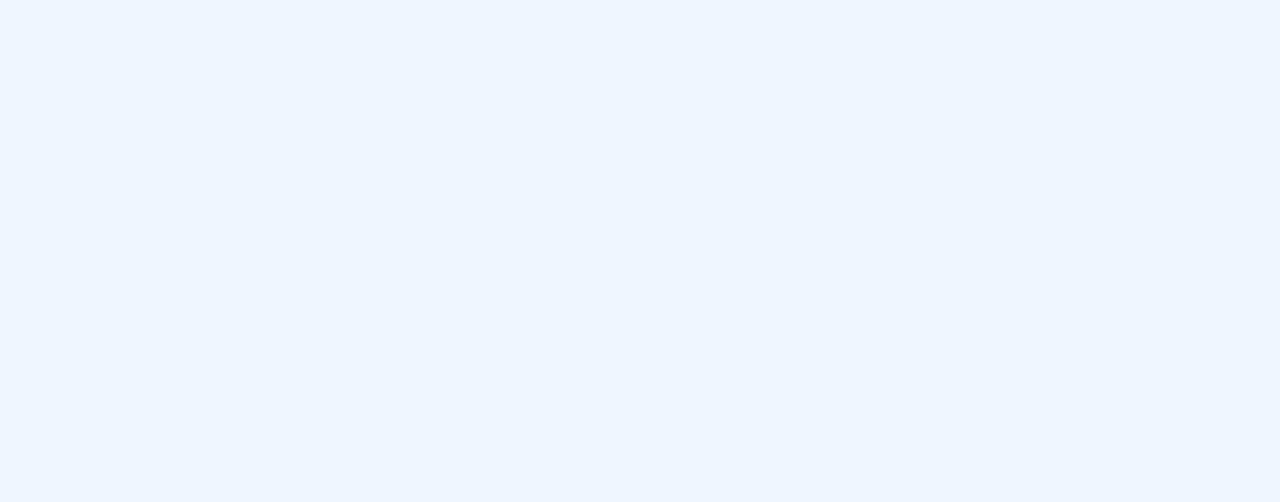
==== commit 95bd2c2b: "initial" ====
--- a/about.html
+++ b/about.html
@@ -2,7 +2,7 @@
 <html lang="en">
     <head>
         <meta charset="utf-8" />
-        <title>FitApp - Mobile App HTML Template</title>
+        <title>Faysom - Mobile App HTML Template</title>
         <meta content="width=device-width, initial-scale=1.0" name="viewport" />
         <meta content="" name="keywords" />
         <meta content="" name="description" />
@@ -65,7 +65,7 @@
                     class="navbar navbar-expand-lg navbar-light px-4 px-lg-5 py-3 py-lg-0"
                 >
                     <a href="" class="navbar-brand p-0">
-                        <h1 class="m-0">FitApp</h1>
+                        <h1 class="m-0">Faysom</h1>
                         <!-- <img src="img/logo.png" alt="Logo"> -->
                     </a>
                     <button
@@ -101,58 +101,30 @@
                     <div class="container px-lg-5">
                         <div class="row g-5">
                             <div class="col-lg-8 text-center text-lg-start">
-                                <h1
-                                    class="text-white mb-4 animated slideInDown"
-                                >
-                                    Welcome to my page
+                                <h1 class="text-white mb-4 animated slideInDown">
+                                    About Me
                                 </h1>
                                 <p class="text-white pb-3 animated slideInDown">
-                                    Tempor rebum no at dolore lorem clita rebum
-                                    rebum ipsum rebum stet dolor sed justo kasd.
-                                    Ut dolor sed magna dolor sea diam. Sit diam
-                                    sit justo amet ipsum vero ipsum clita lorem
+                                    Hi there, I am Maduka Favour, a Nurse by profession from Akwa Ibom, Nigeria.
+                                    Certified but still advancing in knowledge and skills.
+
+
                                 </p>
-                                <a
-                                    href=""
-                                    class="btn btn-primary-gradient py-sm-3 px-4 px-sm-5 rounded-pill me-3 animated slideInLeft"
-                                    >Read More</a
-                                >
-                                <a
-                                    href=""
-                                    class="btn btn-secondary-gradient py-sm-3 px-4 px-sm-5 rounded-pill animated slideInRight"
-                                    >Contact Us</a
-                                >
-                            </div>
-                            <div
-                                class="col-lg-4 d-flex justify-content-center justify-content-lg-end wow fadeInUp"
-                                data-wow-delay="0.3s"
-                            >
-                                <div class="owl-carousel screenshot-carousel">
-                                    <img
-                                        class="img-fluid"
-                                        src="img/screenshot-1.png"
-                                        alt=""
-                                    />
-                                    <img
-                                        class="img-fluid"
-                                        src="img/screenshot-2.png"
-                                        alt=""
-                                    />
-                                    <img
-                                        class="img-fluid"
-                                        src="img/screenshot-3.png"
-                                        alt=""
-                                    />
-                                    <img
-                                        class="img-fluid"
-                                        src="img/screenshot-4.png"
-                                        alt=""
-                                    />
-                                    <img
-                                        class="img-fluid"
-                                        src="img/screenshot-5.png"
-                                        alt=""
-                                    />
+                                <a href=""
+                                    class="btn btn-primary-gradient py-sm-3 px-4 px-sm-5 rounded-pill me-3 animated slideInLeft">Read
+                                    More</a>
+                                <a href="./contact.html"
+                                    class="btn btn-secondary-gradient py-sm-3 px-4 px-sm-5 rounded-pill animated slideInRight">Contact
+                                    Me</a>
+                            </div>
+                            <div class="col-lg-4 d-flex justify-content-center justify-content-lg-end wow fadeInUp"
+                                data-wow-delay="0.3s">
+                                <div class="col-md-3, row-md-2">
+                                    <img class="img-fluid wow fadeInUp height:100% width :100%" data-wow-delay="0.5s"
+                                        src="img/Snapchat-1956334050.jpg" />
+                                </div>
+                                    
+    
                                 </div>
                             </div>
                         </div>
@@ -160,590 +132,61 @@
                 </div>
             </div>
             <!-- Navbar & Hero End -->
-
+    
             <!-- About Start -->
             <div class="container-xxl py-5" id="about">
                 <div class="container py-5 px-lg-5">
                     <div class="row g-5 align-items-center">
-                        <div
-                            class="col-lg-6 wow fadeInUp"
-                            data-wow-delay="0.1s"
-                        >
+                        <div class="col-lg-6 wow fadeInUp" data-wow-delay="0.1s">
                             <h5 class="text-primary-gradient fw-medium">
-                                About App
+                                Interest
                             </h5>
-                            <h1 class="mb-4">#1 App For Your Fitness</h1>
+                            <h1 class="mb-4">frontend web development</h1>
                             <p class="mb-4">
-                                Diam dolor diam ipsum et tempor sit. Aliqu diam
-                                amet diam et eos labore. Clita erat ipsum et
-                                lorem et sit, sed stet no labore lorem sit clita
-                                duo justo eirmod magna dolore erat amet
-                            </p>
-                            <div class="row g-4 mb-4">
-                                <div
-                                    class="col-sm-6 wow fadeIn"
-                                    data-wow-delay="0.5s"
-                                >
+                               Being a nurse dosen't limit me or my desire to upskill.
+                               I am a frontend web developer from Hertechtrail Academy,
+                               known for their ability to create exceptional ladies in the tech
+                               world.
+                               My world might seem either too big or too small, but it sure is a scale to climb.
+                            </p>
+                            <!-- <div class="row g-4 mb-4">
+                                <div class="col-sm-6 wow fadeIn" data-wow-delay="0.5s">
                                     <div class="d-flex">
-                                        <i
-                                            class="fa fa-cogs fa-2x text-primary-gradient flex-shrink-0 mt-1"
-                                        ></i>
+                                        <i class="fa fa-cogs fa-2x text-primary-gradient flex-shrink-0 mt-1"></i>
                                         <div class="ms-3">
-                                            <h2
-                                                class="mb-0"
-                                                data-toggle="counter-up"
-                                            >
+                                            <h2 class="mb-0" data-toggle="counter-up">
                                                 1234
                                             </h2>
-                                            <p
-                                                class="text-primary-gradient mb-0"
-                                            >
+                                            <p class="text-primary-gradient mb-0">
                                                 Active Install
                                             </p>
                                         </div>
                                     </div>
                                 </div>
-                                <div
-                                    class="col-sm-6 wow fadeIn"
-                                    data-wow-delay="0.7s"
-                                >
+                                <div class="col-sm-6 wow fadeIn" data-wow-delay="0.7s">
                                     <div class="d-flex">
-                                        <i
-                                            class="fa fa-comments fa-2x text-secondary-gradient flex-shrink-0 mt-1"
-                                        ></i>
+                                        <i class="fa fa-comments fa-2x text-secondary-gradient flex-shrink-0 mt-1"></i>
                                         <div class="ms-3">
-                                            <h2
-                                                class="mb-0"
-                                                data-toggle="counter-up"
-                                            >
+                                            <h2 class="mb-0" data-toggle="counter-up">
                                                 1234
                                             </h2>
-                                            <p
-                                                class="text-secondary-gradient mb-0"
-                                            >
+                                            <p class="text-secondary-gradient mb-0">
                                                 Clients Reviews
                                             </p>
                                         </div>
                                     </div>
                                 </div>
-                            </div>
-                            <a
-                                href=""
-                                class="btn btn-primary-gradient py-sm-3 px-4 px-sm-5 rounded-pill mt-3"
-                                >Read More</a
-                            >
-                        </div>
-                        <div class="col-lg-6">
-                            <img
-                                class="img-fluid wow fadeInUp"
-                                data-wow-delay="0.5s"
-                                src="img/about.png"
-                            />
-                        </div>
+                            </div> -->
+                            <a href="./portfolio.html" class="btn btn-primary-gradient py-sm-3 px-4 px-sm-5 rounded-pill mt-3">click here</a>
+                        </div>
+    
                     </div>
                 </div>
             </div>
             <!-- About End -->
-
-            <!-- Pricing Start -->
-            <div class="container-xxl py-5" id="pricing">
-                <div class="container py-5 px-lg-5">
-                    <div class="text-center wow fadeInUp" data-wow-delay="0.1s">
-                        <h5 class="text-primary-gradient fw-medium">
-                            Pricing Plan
-                        </h5>
-                        <h1 class="mb-5">Choose Your Plan</h1>
-                    </div>
-                    <div
-                        class="tab-class text-center pricing wow fadeInUp"
-                        data-wow-delay="0.1s"
-                    >
-                        <ul
-                            class="nav nav-pills d-inline-flex justify-content-center bg-primary-gradient rounded-pill mb-5"
-                        >
-                            <li class="nav-item">
-                                <button
-                                    class="nav-link active"
-                                    data-bs-toggle="pill"
-                                    href="#tab-1"
-                                >
-                                    Monthly
-                                </button>
-                            </li>
-                            <li class="nav-item">
-                                <button
-                                    class="nav-link"
-                                    data-bs-toggle="pill"
-                                    href="#tab-2"
-                                >
-                                    Yearly
-                                </button>
-                            </li>
-                        </ul>
-                        <div class="tab-content text-start">
-                            <div
-                                id="tab-1"
-                                class="tab-pane fade show p-0 active"
-                            >
-                                <div class="row g-4">
-                                    <div class="col-lg-4">
-                                        <div class="bg-light rounded">
-                                            <div class="border-bottom p-4 mb-4">
-                                                <h4
-                                                    class="text-primary-gradient mb-1"
-                                                >
-                                                    Starter Plan
-                                                </h4>
-                                                <span
-                                                    >Powerful & Awesome
-                                                    Features</span
-                                                >
-                                            </div>
-                                            <div class="p-4 pt-0">
-                                                <h1 class="mb-3">
-                                                    <small
-                                                        class="align-top"
-                                                        style="
-                                                            font-size: 22px;
-                                                            line-height: 45px;
-                                                        "
-                                                        >$</small
-                                                    >14.99<small
-                                                        class="align-bottom"
-                                                        style="
-                                                            font-size: 16px;
-                                                            line-height: 40px;
-                                                        "
-                                                        >/ Month</small
-                                                    >
-                                                </h1>
-                                                <div
-                                                    class="d-flex justify-content-between mb-3"
-                                                >
-                                                    <span>HTML5 & CSS3</span
-                                                    ><i
-                                                        class="fa fa-check text-primary-gradient pt-1"
-                                                    ></i>
-                                                </div>
-                                                <div
-                                                    class="d-flex justify-content-between mb-3"
-                                                >
-                                                    <span>Bootstrap v5</span
-                                                    ><i
-                                                        class="fa fa-check text-primary-gradient pt-1"
-                                                    ></i>
-                                                </div>
-                                                <div
-                                                    class="d-flex justify-content-between mb-3"
-                                                >
-                                                    <span
-                                                        >Responsive Layout</span
-                                                    ><i
-                                                        class="fa fa-check text-primary-gradient pt-1"
-                                                    ></i>
-                                                </div>
-                                                <div
-                                                    class="d-flex justify-content-between mb-2"
-                                                >
-                                                    <span
-                                                        >Cross-browser
-                                                        Support</span
-                                                    ><i
-                                                        class="fa fa-check text-primary-gradient pt-1"
-                                                    ></i>
-                                                </div>
-                                                <a
-                                                    href=""
-                                                    class="btn btn-primary-gradient rounded-pill py-2 px-4 mt-4"
-                                                    >Get Started</a
-                                                >
-                                            </div>
-                                        </div>
-                                    </div>
-                                    <div class="col-lg-4">
-                                        <div class="bg-light rounded border">
-                                            <div class="border-bottom p-4 mb-4">
-                                                <h4
-                                                    class="text-primary-gradient mb-1"
-                                                >
-                                                    Advance Plan
-                                                </h4>
-                                                <span
-                                                    >Powerful & Awesome
-                                                    Features</span
-                                                >
-                                            </div>
-                                            <div class="p-4 pt-0">
-                                                <h1 class="mb-3">
-                                                    <small
-                                                        class="align-top"
-                                                        style="
-                                                            font-size: 22px;
-                                                            line-height: 45px;
-                                                        "
-                                                        >$</small
-                                                    >24.99<small
-                                                        class="align-bottom"
-                                                        style="
-                                                            font-size: 16px;
-                                                            line-height: 40px;
-                                                        "
-                                                        >/ Month</small
-                                                    >
-                                                </h1>
-                                                <div
-                                                    class="d-flex justify-content-between mb-3"
-                                                >
-                                                    <span>HTML5 & CSS3</span
-                                                    ><i
-                                                        class="fa fa-check text-primary-gradient pt-1"
-                                                    ></i>
-                                                </div>
-                                                <div
-                                                    class="d-flex justify-content-between mb-3"
-                                                >
-                                                    <span>Bootstrap v5</span
-                                                    ><i
-                                                        class="fa fa-check text-primary-gradient pt-1"
-                                                    ></i>
-                                                </div>
-                                                <div
-                                                    class="d-flex justify-content-between mb-3"
-                                                >
-                                                    <span
-                                                        >Responsive Layout</span
-                                                    ><i
-                                                        class="fa fa-check text-primary-gradient pt-1"
-                                                    ></i>
-                                                </div>
-                                                <div
-                                                    class="d-flex justify-content-between mb-2"
-                                                >
-                                                    <span
-                                                        >Cross-browser
-                                                        Support</span
-                                                    ><i
-                                                        class="fa fa-check text-primary-gradient pt-1"
-                                                    ></i>
-                                                </div>
-                                                <a
-                                                    href=""
-                                                    class="btn btn-secondary-gradient rounded-pill py-2 px-4 mt-4"
-                                                    >Get Started</a
-                                                >
-                                            </div>
-                                        </div>
-                                    </div>
-                                    <div class="col-lg-4">
-                                        <div class="bg-light rounded">
-                                            <div class="border-bottom p-4 mb-4">
-                                                <h4
-                                                    class="text-primary-gradient mb-1"
-                                                >
-                                                    Premium Plan
-                                                </h4>
-                                                <span
-                                                    >Powerful & Awesome
-                                                    Features</span
-                                                >
-                                            </div>
-                                            <div class="p-4 pt-0">
-                                                <h1 class="mb-3">
-                                                    <small
-                                                        class="align-top"
-                                                        style="
-                                                            font-size: 22px;
-                                                            line-height: 45px;
-                                                        "
-                                                        >$</small
-                                                    >34.99<small
-                                                        class="align-bottom"
-                                                        style="
-                                                            font-size: 16px;
-                                                            line-height: 40px;
-                                                        "
-                                                        >/ Month</small
-                                                    >
-                                                </h1>
-                                                <div
-                                                    class="d-flex justify-content-between mb-3"
-                                                >
-                                                    <span>HTML5 & CSS3</span
-                                                    ><i
-                                                        class="fa fa-check text-primary-gradient pt-1"
-                                                    ></i>
-                                                </div>
-                                                <div
-                                                    class="d-flex justify-content-between mb-3"
-                                                >
-                                                    <span>Bootstrap v5</span
-                                                    ><i
-                                                        class="fa fa-check text-primary-gradient pt-1"
-                                                    ></i>
-                                                </div>
-                                                <div
-                                                    class="d-flex justify-content-between mb-3"
-                                                >
-                                                    <span
-                                                        >Responsive Layout</span
-                                                    ><i
-                                                        class="fa fa-check text-primary-gradient pt-1"
-                                                    ></i>
-                                                </div>
-                                                <div
-                                                    class="d-flex justify-content-between mb-2"
-                                                >
-                                                    <span
-                                                        >Cross-browser
-                                                        Support</span
-                                                    ><i
-                                                        class="fa fa-check text-primary-gradient pt-1"
-                                                    ></i>
-                                                </div>
-                                                <a
-                                                    href=""
-                                                    class="btn btn-primary-gradient rounded-pill py-2 px-4 mt-4"
-                                                    >Get Started</a
-                                                >
-                                            </div>
-                                        </div>
-                                    </div>
-                                </div>
-                            </div>
-                            <div id="tab-2" class="tab-pane fade p-0">
-                                <div class="row g-4">
-                                    <div class="col-lg-4">
-                                        <div class="bg-light rounded">
-                                            <div class="border-bottom p-4 mb-4">
-                                                <h4
-                                                    class="text-primary-gradient mb-1"
-                                                >
-                                                    Starter Plan
-                                                </h4>
-                                                <span
-                                                    >Powerful & Awesome
-                                                    Features</span
-                                                >
-                                            </div>
-                                            <div class="p-4 pt-0">
-                                                <h1 class="mb-3">
-                                                    <small
-                                                        class="align-top"
-                                                        style="
-                                                            font-size: 22px;
-                                                            line-height: 45px;
-                                                        "
-                                                        >$</small
-                                                    >114.99<small
-                                                        class="align-bottom"
-                                                        style="
-                                                            font-size: 16px;
-                                                            line-height: 40px;
-                                                        "
-                                                        >/ Yearly</small
-                                                    >
-                                                </h1>
-                                                <div
-                                                    class="d-flex justify-content-between mb-3"
-                                                >
-                                                    <span>HTML5 & CSS3</span
-                                                    ><i
-                                                        class="fa fa-check text-primary-gradient pt-1"
-                                                    ></i>
-                                                </div>
-                                                <div
-                                                    class="d-flex justify-content-between mb-3"
-                                                >
-                                                    <span>Bootstrap v5</span
-                                                    ><i
-                                                        class="fa fa-check text-primary-gradient pt-1"
-                                                    ></i>
-                                                </div>
-                                                <div
-                                                    class="d-flex justify-content-between mb-3"
-                                                >
-                                                    <span
-                                                        >Responsive Layout</span
-                                                    ><i
-                                                        class="fa fa-check text-primary-gradient pt-1"
-                                                    ></i>
-                                                </div>
-                                                <div
-                                                    class="d-flex justify-content-between mb-2"
-                                                >
-                                                    <span
-                                                        >Cross-browser
-                                                        Support</span
-                                                    ><i
-                                                        class="fa fa-check text-primary-gradient pt-1"
-                                                    ></i>
-                                                </div>
-                                                <a
-                                                    href=""
-                                                    class="btn btn-primary-gradient rounded-pill py-2 px-4 mt-4"
-                                                    >Get Started</a
-                                                >
-                                            </div>
-                                        </div>
-                                    </div>
-                                    <div class="col-lg-4">
-                                        <div class="bg-light rounded border">
-                                            <div class="border-bottom p-4 mb-4">
-                                                <h4
-                                                    class="text-primary-gradient mb-1"
-                                                >
-                                                    Advance Plan
-                                                </h4>
-                                                <span
-                                                    >Powerful & Awesome
-                                                    Features</span
-                                                >
-                                            </div>
-                                            <div class="p-4 pt-0">
-                                                <h1 class="mb-3">
-                                                    <small
-                                                        class="align-top"
-                                                        style="
-                                                            font-size: 22px;
-                                                            line-height: 45px;
-                                                        "
-                                                        >$</small
-                                                    >124.99<small
-                                                        class="align-bottom"
-                                                        style="
-                                                            font-size: 16px;
-                                                            line-height: 40px;
-                                                        "
-                                                        >/ Yearly</small
-                                                    >
-                                                </h1>
-                                                <div
-                                                    class="d-flex justify-content-between mb-3"
-                                                >
-                                                    <span>HTML5 & CSS3</span
-                                                    ><i
-                                                        class="fa fa-check text-primary-gradient pt-1"
-                                                    ></i>
-                                                </div>
-                                                <div
-                                                    class="d-flex justify-content-between mb-3"
-                                                >
-                                                    <span>Bootstrap v5</span
-                                                    ><i
-                                                        class="fa fa-check text-primary-gradient pt-1"
-                                                    ></i>
-                                                </div>
-                                                <div
-                                                    class="d-flex justify-content-between mb-3"
-                                                >
-                                                    <span
-                                                        >Responsive Layout</span
-                                                    ><i
-                                                        class="fa fa-check text-primary-gradient pt-1"
-                                                    ></i>
-                                                </div>
-                                                <div
-                                                    class="d-flex justify-content-between mb-2"
-                                                >
-                                                    <span
-                                                        >Cross-browser
-                                                        Support</span
-                                                    ><i
-                                                        class="fa fa-check text-primary-gradient pt-1"
-                                                    ></i>
-                                                </div>
-                                                <a
-                                                    href=""
-                                                    class="btn btn-primary-gradient rounded-pill py-2 px-4 mt-4"
-                                                    >Get Started</a
-                                                >
-                                            </div>
-                                        </div>
-                                    </div>
-                                    <div class="col-lg-4">
-                                        <div class="bg-light rounded">
-                                            <div class="border-bottom p-4 mb-4">
-                                                <h4
-                                                    class="text-primary-gradient mb-1"
-                                                >
-                                                    Premium Plan
-                                                </h4>
-                                                <span
-                                                    >Powerful & Awesome
-                                                    Features</span
-                                                >
-                                            </div>
-                                            <div class="p-4 pt-0">
-                                                <h1 class="mb-3">
-                                                    <small
-                                                        class="align-top"
-                                                        style="
-                                                            font-size: 22px;
-                                                            line-height: 45px;
-                                                        "
-                                                        >$</small
-                                                    >134.99<small
-                                                        class="align-bottom"
-                                                        style="
-                                                            font-size: 16px;
-                                                            line-height: 40px;
-                                                        "
-                                                        >/ Yearly</small
-                                                    >
-                                                </h1>
-                                                <div
-                                                    class="d-flex justify-content-between mb-3"
-                                                >
-                                                    <span>HTML5 & CSS3</span
-                                                    ><i
-                                                        class="fa fa-check text-primary-gradient pt-1"
-                                                    ></i>
-                                                </div>
-                                                <div
-                                                    class="d-flex justify-content-between mb-3"
-                                                >
-                                                    <span>Bootstrap v5</span
-                                                    ><i
-                                                        class="fa fa-check text-primary-gradient pt-1"
-                                                    ></i>
-                                                </div>
-                                                <div
-                                                    class="d-flex justify-content-between mb-3"
-                                                >
-                                                    <span
-                                                        >Responsive Layout</span
-                                                    ><i
-                                                        class="fa fa-check text-primary-gradient pt-1"
-                                                    ></i>
-                                                </div>
-                                                <div
-                                                    class="d-flex justify-content-between mb-2"
-                                                >
-                                                    <span
-                                                        >Cross-browser
-                                                        Support</span
-                                                    ><i
-                                                        class="fa fa-check text-primary-gradient pt-1"
-                                                    ></i>
-                                                </div>
-                                                <a
-                                                    href=""
-                                                    class="btn btn-primary-gradient rounded-pill py-2 px-4 mt-4"
-                                                    >Get Started</a
-                                                >
-                                            </div>
-                                        </div>
-                                    </div>
-                                </div>
-                            </div>
-                        </div>
-                    </div>
-                </div>
-            </div>
-            <!-- Pricing End -->
-
+    
             <!-- Testimonial Start -->
-            <div class="container-xxl py-5" id="review">
+            <!-- <div class="container-xxl py-5" id="review">
                 <div class="container py-5 px-lg-5">
                     <div class="text-center wow fadeInUp" data-wow-delay="0.1s">
                         <h5 class="text-primary-gradient fw-medium">
@@ -751,36 +194,20 @@
                         </h5>
                         <h1 class="mb-5">What Say Our Clients!</h1>
                     </div>
-                    <div
-                        class="owl-carousel testimonial-carousel wow fadeInUp"
-                        data-wow-delay="0.1s"
-                    >
+                    <div class="owl-carousel testimonial-carousel wow fadeInUp" data-wow-delay="0.1s">
                         <div class="testimonial-item rounded p-4">
                             <div class="d-flex align-items-center mb-4">
-                                <img
-                                    class="img-fluid bg-white rounded flex-shrink-0 p-1"
-                                    src="img/testimonial-1.jpg"
-                                    style="width: 85px; height: 85px"
-                                />
+                                <img class="img-fluid bg-white rounded flex-shrink-0 p-1" src="img/testimonial-1.jpg"
+                                    style="width: 85px; height: 85px" />
                                 <div class="ms-4">
                                     <h5 class="mb-1">Client Name</h5>
                                     <p class="mb-1">Profession</p>
                                     <div>
-                                        <small
-                                            class="fa fa-star text-warning"
-                                        ></small>
-                                        <small
-                                            class="fa fa-star text-warning"
-                                        ></small>
-                                        <small
-                                            class="fa fa-star text-warning"
-                                        ></small>
-                                        <small
-                                            class="fa fa-star text-warning"
-                                        ></small>
-                                        <small
-                                            class="fa fa-star text-warning"
-                                        ></small>
+                                        <small class="fa fa-star text-warning"></small>
+                                        <small class="fa fa-star text-warning"></small>
+                                        <small class="fa fa-star text-warning"></small>
+                                        <small class="fa fa-star text-warning"></small>
+                                        <small class="fa fa-star text-warning"></small>
                                     </div>
                                 </div>
                             </div>
@@ -792,30 +219,17 @@
                         </div>
                         <div class="testimonial-item rounded p-4">
                             <div class="d-flex align-items-center mb-4">
-                                <img
-                                    class="img-fluid bg-white rounded flex-shrink-0 p-1"
-                                    src="img/testimonial-2.jpg"
-                                    style="width: 85px; height: 85px"
-                                />
+                                <img class="img-fluid bg-white rounded flex-shrink-0 p-1" src="img/testimonial-2.jpg"
+                                    style="width: 85px; height: 85px" />
                                 <div class="ms-4">
                                     <h5 class="mb-1">Client Name</h5>
                                     <p class="mb-1">Profession</p>
                                     <div>
-                                        <small
-                                            class="fa fa-star text-warning"
-                                        ></small>
-                                        <small
-                                            class="fa fa-star text-warning"
-                                        ></small>
-                                        <small
-                                            class="fa fa-star text-warning"
-                                        ></small>
-                                        <small
-                                            class="fa fa-star text-warning"
-                                        ></small>
-                                        <small
-                                            class="fa fa-star text-warning"
-                                        ></small>
+                                        <small class="fa fa-star text-warning"></small>
+                                        <small class="fa fa-star text-warning"></small>
+                                        <small class="fa fa-star text-warning"></small>
+                                        <small class="fa fa-star text-warning"></small>
+                                        <small class="fa fa-star text-warning"></small>
                                     </div>
                                 </div>
                             </div>
@@ -827,30 +241,17 @@
                         </div>
                         <div class="testimonial-item rounded p-4">
                             <div class="d-flex align-items-center mb-4">
-                                <img
-                                    class="img-fluid bg-white rounded flex-shrink-0 p-1"
-                                    src="img/testimonial-3.jpg"
-                                    style="width: 85px; height: 85px"
-                                />
+                                <img class="img-fluid bg-white rounded flex-shrink-0 p-1" src="img/testimonial-3.jpg"
+                                    style="width: 85px; height: 85px" />
                                 <div class="ms-4">
                                     <h5 class="mb-1">Client Name</h5>
                                     <p class="mb-1">Profession</p>
                                     <div>
-                                        <small
-                                            class="fa fa-star text-warning"
-                                        ></small>
-                                        <small
-                                            class="fa fa-star text-warning"
-                                        ></small>
-                                        <small
-                                            class="fa fa-star text-warning"
-                                        ></small>
-                                        <small
-                                            class="fa fa-star text-warning"
-                                        ></small>
-                                        <small
-                                            class="fa fa-star text-warning"
-                                        ></small>
+                                        <small class="fa fa-star text-warning"></small>
+                                        <small class="fa fa-star text-warning"></small>
+                                        <small class="fa fa-star text-warning"></small>
+                                        <small class="fa fa-star text-warning"></small>
+                                        <small class="fa fa-star text-warning"></small>
                                     </div>
                                 </div>
                             </div>
@@ -862,30 +263,17 @@
                         </div>
                         <div class="testimonial-item rounded p-4">
                             <div class="d-flex align-items-center mb-4">
-                                <img
-                                    class="img-fluid bg-white rounded flex-shrink-0 p-1"
-                                    src="img/testimonial-4.jpg"
-                                    style="width: 85px; height: 85px"
-                                />
+                                <img class="img-fluid bg-white rounded flex-shrink-0 p-1" src="img/testimonial-4.jpg"
+                                    style="width: 85px; height: 85px" />
                                 <div class="ms-4">
                                     <h5 class="mb-1">Client Name</h5>
                                     <p class="mb-1">Profession</p>
                                     <div>
-                                        <small
-                                            class="fa fa-star text-warning"
-                                        ></small>
-                                        <small
-                                            class="fa fa-star text-warning"
-                                        ></small>
-                                        <small
-                                            class="fa fa-star text-warning"
-                                        ></small>
-                                        <small
-                                            class="fa fa-star text-warning"
-                                        ></small>
-                                        <small
-                                            class="fa fa-star text-warning"
-                                        ></small>
+                                        <small class="fa fa-star text-warning"></small>
+                                        <small class="fa fa-star text-warning"></small>
+                                        <small class="fa fa-star text-warning"></small>
+                                        <small class="fa fa-star text-warning"></small>
+                                        <small class="fa fa-star text-warning"></small>
                                     </div>
                                 </div>
                             </div>
@@ -897,14 +285,11 @@
                         </div>
                     </div>
                 </div>
-            </div>
-            <!-- Testimonial End -->
-
+            </div>     -->
+
+        
             <!-- Footer Start -->
-            <div
-                class="container-fluid bg-primary text-light footer wow fadeIn"
-                data-wow-delay="0.1s"
-            >
+            <div class="container-fluid bg-primary text-light footer wow fadeIn" data-wow-delay="0.1s">
                 <div class="container py-5 px-lg-5">
                     <div class="row g-5">
                         <div class="col-md-12 col-lg-12">
@@ -912,39 +297,31 @@
                             <div class="d-flex gap-4">
                                 <p>
                                     <i class="fa fa-map-marker-alt me-3"></i>
-                                    Lagos, Nigeria
+                                    Akwa Ibom, Nigeria
                                 </p>
                                 <p>
                                     <i class="fa fa-phone-alt me-3"></i>+234
-                                    8169129560
+                                    9079060033
                                 </p>
                                 <p>
-                                    <i class="fa fa-envelope me-3"></i
-                                    >edoziemagdalene@gmail.com
+                                    <i class="fa fa-envelope me-3"></i>madukafavour4@gmail.com
                                 </p>
                             </div>
-
+    
                             <div class="d-flex pt-2 gap-3">
-                                <a
-                                    class="btn btn-outline-light btn-social"
-                                    href=""
-                                    ><i class="fab fa-twitter"></i
-                                ></a>
-                                <a
-                                    class="btn btn-outline-light btn-social"
-                                    href=""
-                                    ><i class="fab fa-facebook-f"></i
-                                ></a>
-                                <a
-                                    class="btn btn-outline-light btn-social"
-                                    href=""
-                                    ><i class="fab fa-instagram"></i
-                                ></a>
-                                <a
-                                    class="btn btn-outline-light btn-social"
-                                    href=""
-                                    ><i class="fab fa-linkedin-in"></i
-                                ></a>
+                                <a class="btn btn-outline-light btn-social"
+                                href="https://x.com/favour108081?t=ZzUJ_fHW0n0GCXVYB5klzQ&s=09"><i
+                                    class="fab fa-twitter"></i></a>
+                            <a class="btn btn-outline-light btn-social" href=""><i
+                                    class="fab fa-facebook-f"></i></a>
+                            <a class="btn btn-outline-light btn-social" href="https://github.com/madukafavour"><i
+                                    class="fab fa-github"></i></a>
+                            <a class="btn btn-outline-light btn-social"
+                                href="https://www.instagram.com/p/Cxs17FLIIs0/?igshid=M2MyMzODVINw=="><i
+                                    class="fab fa-instagram"></i></a>
+                            <a class="btn btn-outline-light btn-social"
+                                href="https://www.linkedin.com/in/maduka-favour-b67952289"><i
+                                    class="fab fa-linkedin-in"></i></a>
                             </div>
                         </div>
                     </div>
@@ -952,21 +329,13 @@
                 <div class="container px-lg-5">
                     <div class="copyright">
                         <div class="row">
-                            <div
-                                class="col-md-6 text-center text-md-start mb-3 mb-md-0"
-                            >
+                            <div class="col-md-6 text-center text-md-start mb-3 mb-md-0">
                                 &copy;
-                                <a class="border-bottom" href="#"
-                                    >Hertechtrail cohort 7 project.</a
-                                >
-
+                                <a class="border-bottom" href="#">Hertechtrail cohort 7 project.</a>
+    
                                 <!--/*** This template is free as long as you keep the footer author’s credit link/attribution link/backlink. If you'd like to use the template without the footer author’s credit link/attribution link/backlink, you can purchase the Credit Removal License from "https://htmlcodex.com/credit-removal". Thank you for your support. ***/-->
-                                Designed By
-                                <a
-                                    class="border-bottom"
-                                    href="https://htmlcodex.com"
-                                    >Maggy.</a
-                                >
+                                Designed By:
+                                <a class="border-bottom" href="https://htmlcodex.com">Faysom.</a>
                             </div>
                             <div class="col-md-6 text-center text-md-end">
                                 <div class="footer-menu">
@@ -977,6 +346,7 @@
                     </div>
                 </div>
             </div>
+    
             <!-- Footer End -->
 
             <!-- Back to Top -->
